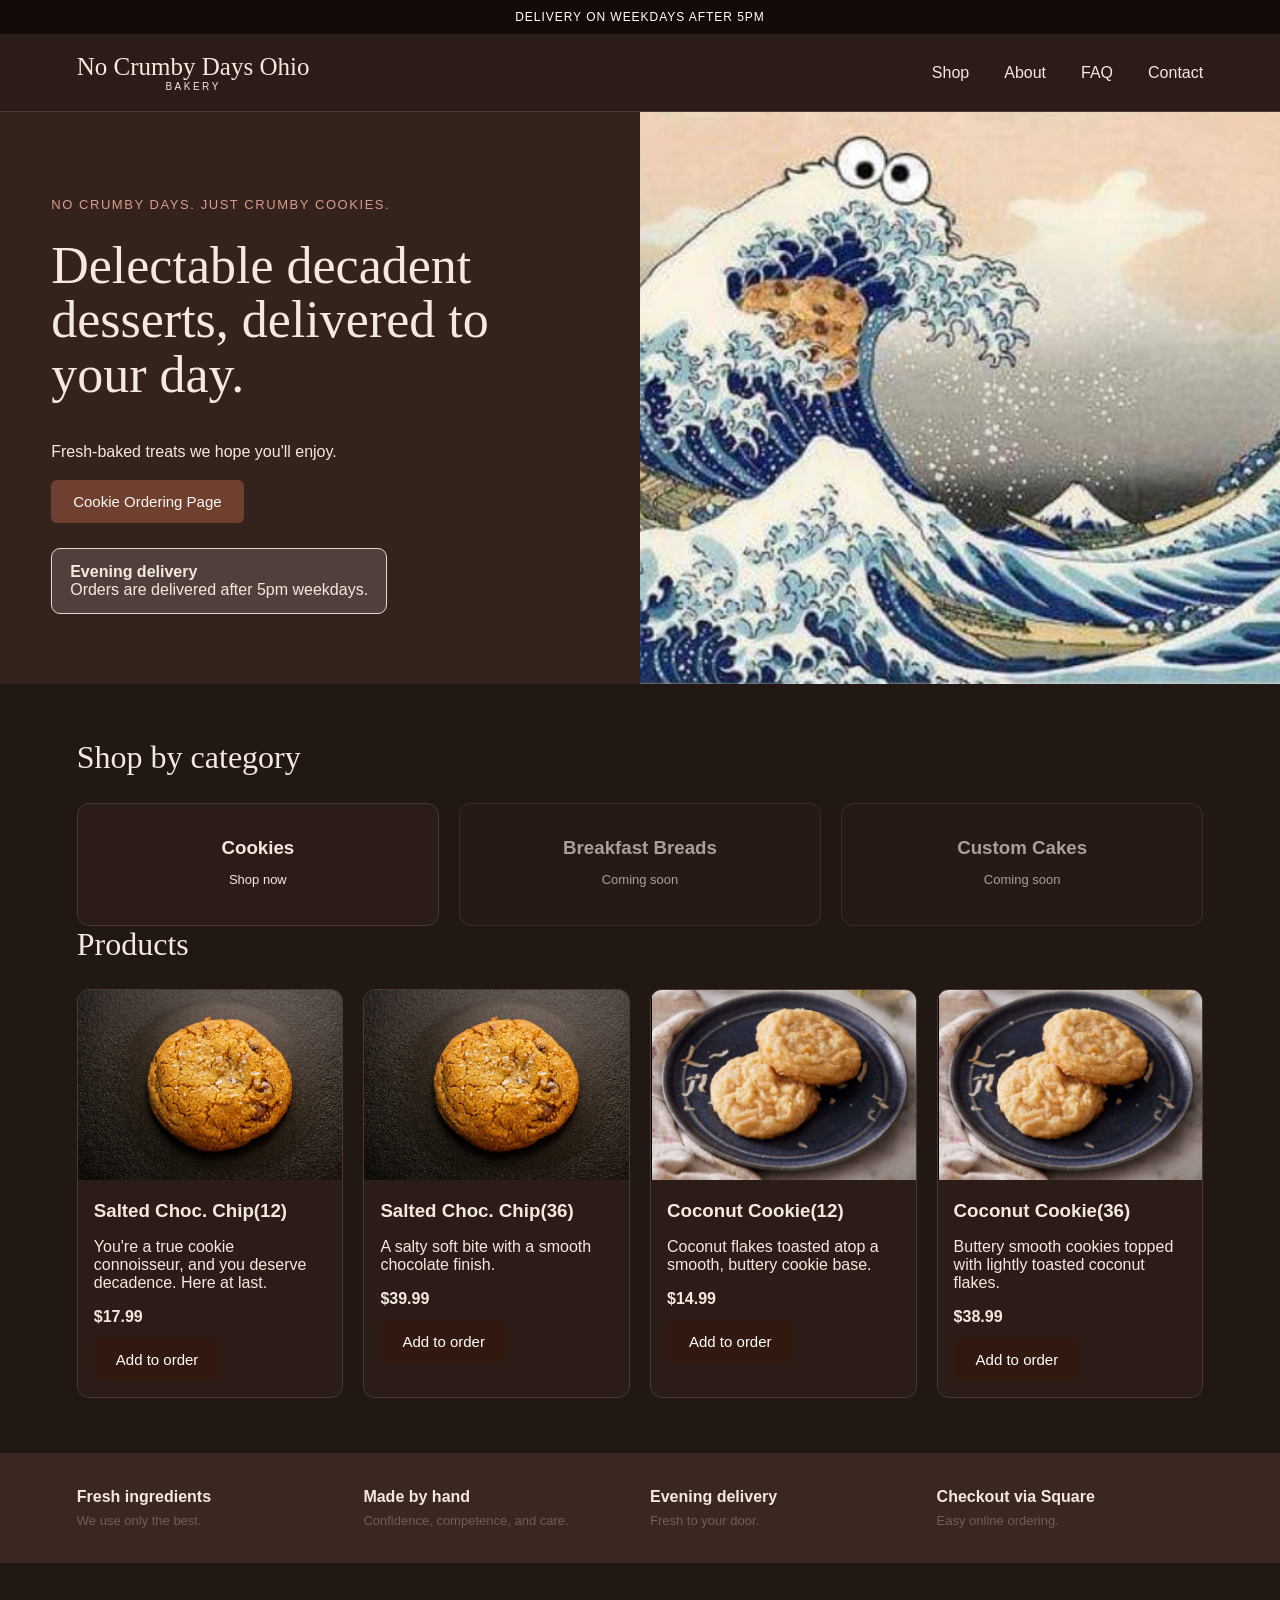
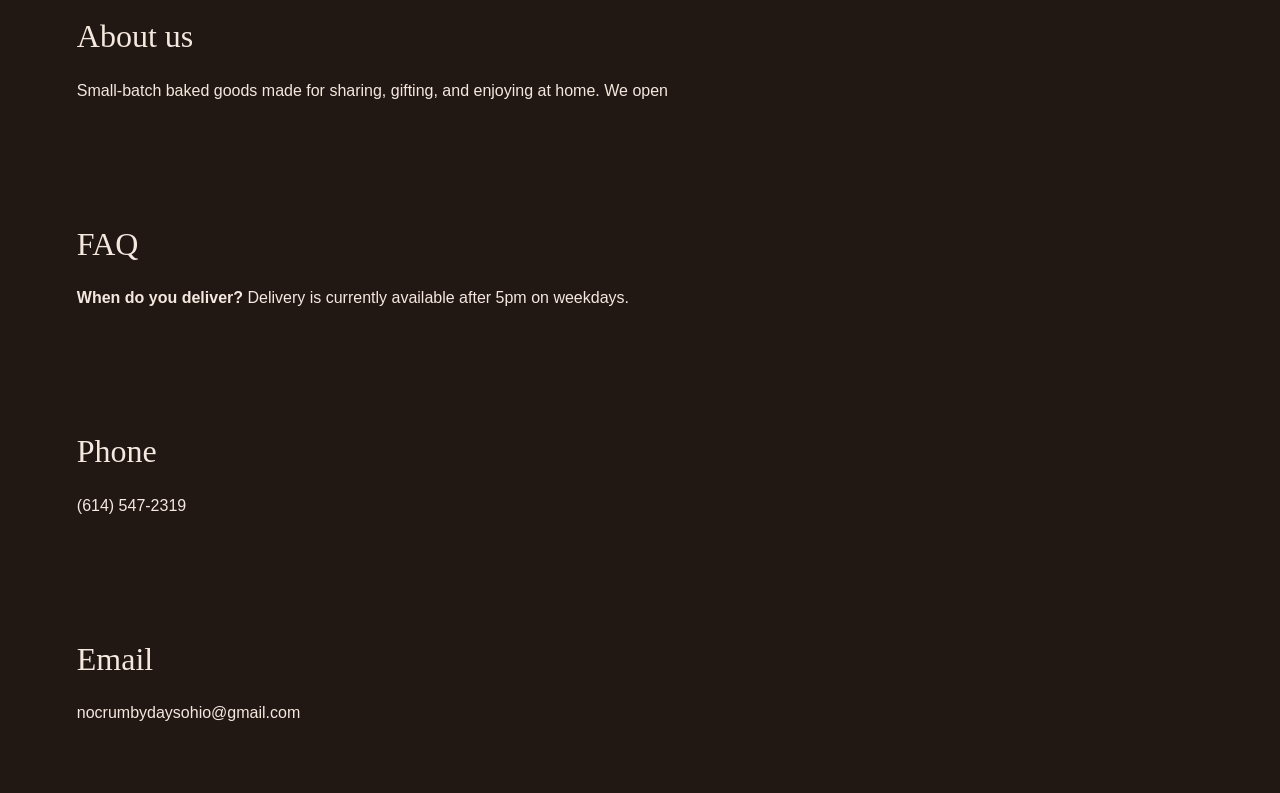
==== index.html @ 6d3c3c6a "Changed buy link to Square Cashapp links" ====
<!doctype html>
<html lang="en">
<head>
  <meta charset="utf-8">
  <meta name="viewport" content="width=device-width, initial-scale=1">
  <title>No Crumby Days, Just Crumby Cookies</title>
  <link rel="stylesheet" href="styles.css">
</head>
<body>
  <div class="topbar">Delivery on weekdays after 5pm</div>
  <header>
    <a class="logo" href="#">No Crumby Days Ohio <span>BAKERY</span></a>
    <nav><a href="#shop">Shop</a><a href="#about">About</a><a href="#faq">FAQ</a><a href="#contact">Contact</a></nav>
    <!-- 
    <button class="cart-button" onclick="openCart()">Cart (<span id="cartCount">0</span>)</button>
    -->
  </header>

  <main>
    <section class="hero">
      <div>
        <p class="eyebrow">No crumby days. Just crumby cookies.</p>
        <h1>Delectable decadent desserts, delivered to your day.</h1>
        <p>Fresh-baked treats we hope you'll enjoy.</p>
        <!--<a class="button" href="#shop">Shop cookies</a>-->
        <a class="button" href="https://cash.app/$nocrumbydayscbus">Cookie Ordering Page</a>
        <div class="notice"><strong>Evening delivery</strong><br>Orders are delivered after 5pm weekdays.</div>
      </div>
      <img src="assets/Seaisforcookie.png" alt="oops no image">
    </section>

    <section class="section" id="shop">
      <h2>Shop by category</h2>
      <div id="categories" class="categories"></div>
      <h2>Products</h2>
      <div id="products" class="products"></div>
    </section>

    <section class="features">
      <div><strong>Fresh ingredients</strong><span>We use only the best.</span></div>
      <div><strong>Made by hand</strong><span>Confidence, competence, and care.</span></div>
      <div><strong>Evening delivery</strong><span>Fresh to your door.</span></div>
      <div><strong>Checkout via Square</strong><span>Easy online ordering.</span></div>
    </section>

    <section class="section" id="about"><h2>About us</h2><p>Small-batch baked goods made for sharing, gifting, and enjoying at home. We open </p></section>
    <section class="section" id="faq"><h2>FAQ</h2><p><strong>When do you deliver?</strong> Delivery is currently available after 5pm on weekdays.</p></section>
    <section class="section" id="phone"><h2>Phone</h2><p>(614) 547-2319</p></section>
    <section class="section" id="email"><h2>Email</h2><p>nocrumbydaysohio@gmail.com</p></section>
  </main>
<!-- 
  <aside id="cart" class="cart" aria-label="Shopping cart">
    <button class="close" onclick="closeCart()">×</button>
    <h2>Your order</h2>
    <div id="cartItems"></div>
    <div class="cart-total">Total: $<span id="cartTotal">0.00</span></div>
    <button class="button full" onclick="checkout()">Continue to checkout</button>
    <p class="small">Checkout is not ready yet, but we appreciate your interest!</p>
  </aside>
  <div id="overlay" class="overlay" onclick="closeCart()"></div>
-->
  <script src="products.js"></script>
  <script src="app.js"></script>
</body>
</html>
---- styles.css ----
* {
	box-sizing:border-box
}
body {
	margin:0;
	font-family:Arial,sans-serif;
	color:#2c1c17;
	background:#fffaf6
}
a {
	color:inherit;
	text-decoration:none
}
.topbar {
	background:#2c160f;
	color:#fff;
	padding:10px;
	text-align:center;
	text-transform:uppercase;
	font-size:12px;
	letter-spacing:.08em
}
header {
	height:78px;
	background:#fff;
	display:flex;
	align-items:center;
	justify-content:space-between;
	padding:0 6%;
	position:sticky;
	top:0;
	z-index:5;
	border-bottom:1px solid #eee
}
.logo {
	font-family:Georgia,serif;
	font-size:25px
}
.logo span {
	display:block;
	font:10px Arial;
	letter-spacing:.25em;
	text-align:center
}
nav {
	display:flex;
	gap:35px
}
button,.button {
	border:0;
	border-radius:6px;
	padding:13px 22px;
	background:#321910;
	color:#fff;
	cursor:pointer;
	font-size:15px
}
.cart-button {
	padding:10px 15px
}
.hero {
	display:grid;
	grid-template-columns:1fr 1fr;
	min-height:480px;
	background:#f7eee8
}
.hero>div {
	padding:70px 8%;
	display:flex;
	flex-direction:column;
	align-items:flex-start;
	justify-content:center
}
.hero img {
	width:100%;
	height:100%;
	min-height:480px;
	object-fit:cover
}
.eyebrow {
	color:#bb756b;
	text-transform:uppercase;
	letter-spacing:.12em;
	font-size:13px
}
.hero h1 {
	font:52px/1.05 Georgia,serif;
	margin:10px 0 20px;
	max-width:600px
}
.hero p {
	max-width:520px;
	line-height:1.6
}
.notice {
	margin-top:25px;
	border:1px solid #e5d7d0;
	border-radius:9px;
	padding:14px 18px;
	background:#fff2
}
.section {
	padding:55px 6%
}
.section h2 {
	font:32px Georgia,serif;
	margin-top:0
}
.categories,.products {
	display:grid;
	grid-template-columns:repeat(auto-fit,minmax(210px,1fr));
	gap:20px
}
.category,.product {
	background:#fff;
	border:1px solid #eadfd9;
	border-radius:12px;
	overflow:hidden
}
.category {
	padding:25px;
	text-align:center
}
.category.coming {
	opacity:.65
}
.category h3 {
	margin:8px 0
}
.category p {
	font-size:13px
}
.product img {
	width:100%;
	height:190px;
	object-fit:cover
}
.product-body {
	padding:16px
}
.product h3 {
	margin:0 0 8px
}
.price {
	font-weight:bold;
	margin-bottom:12px
}
.features {
	display:grid;
	grid-template-columns:repeat(4,1fr);
	gap:20px;
	padding:35px 6%;
	background:#f8eee9
}
.features div {
	display:flex;
	flex-direction:column;
	gap:7px
}
.features span,.small {
	font-size:13px;
	color:#725e57
}
.cart {
	position:fixed;
	right:-420px;
	top:0;
	width:400px;
	max-width:90%;
	height:100vh;
	background:#725e57;
	z-index:10;
	padding:30px;
	transition:.25s;
	box-shadow:-10px 0 30px #0002;
	overflow:auto
}
.cart.open {
	right:0
}
.overlay {
	display:none;
	position:fixed;
	inset:0;
	background:#0006;
	z-index:9
}
.overlay.open {
	display:block
}
.close {
	float:right;
	background:none;
	color:#321910;
	font-size:30px;
	padding:0
}
.cart-row {
	display:flex;
	gap:12px;
	padding:15px 0;
	border-bottom:1px solid #eee
}
.cart-row img {
	width:65px;
	height:65px;
	object-fit:cover;
	border-radius:6px
}
.cart-total {
	font-size:20px;
	font-weight:bold;
	padding:22px 0
}
.full {
	width:100%
}
@media(max-width:800px) {
	nav {
		display:none
	}
	.hero {
		grid-template-columns:1fr
	}
	.hero img {
		min-height:280px
	}
	.hero h1 {
		font-size:40px
	}
	.features {
		grid-template-columns:1fr 1fr
	}
}
 body {
	 background: #211713;
	 color: #f5e8df;
}
 header {
	 background: #2b1c18;
	 border-bottom: 1px solid #4b3831;
}
 .hero {
	 background: #34231d;
}
 .features {
	 background: #3a2721;
}
 .product, .category {
	 background: #2b1c18;
	 border-color: #4b3831;
}
 .button, .cart-button {
	 background: #6f4030;
	 color: #fff7f2;
}
 .eyebrow {
	 color: #d99a8d;
}
 .small {
	 color: #c4aaa0;
}
 .topbar {
	 background: #140b08;
}
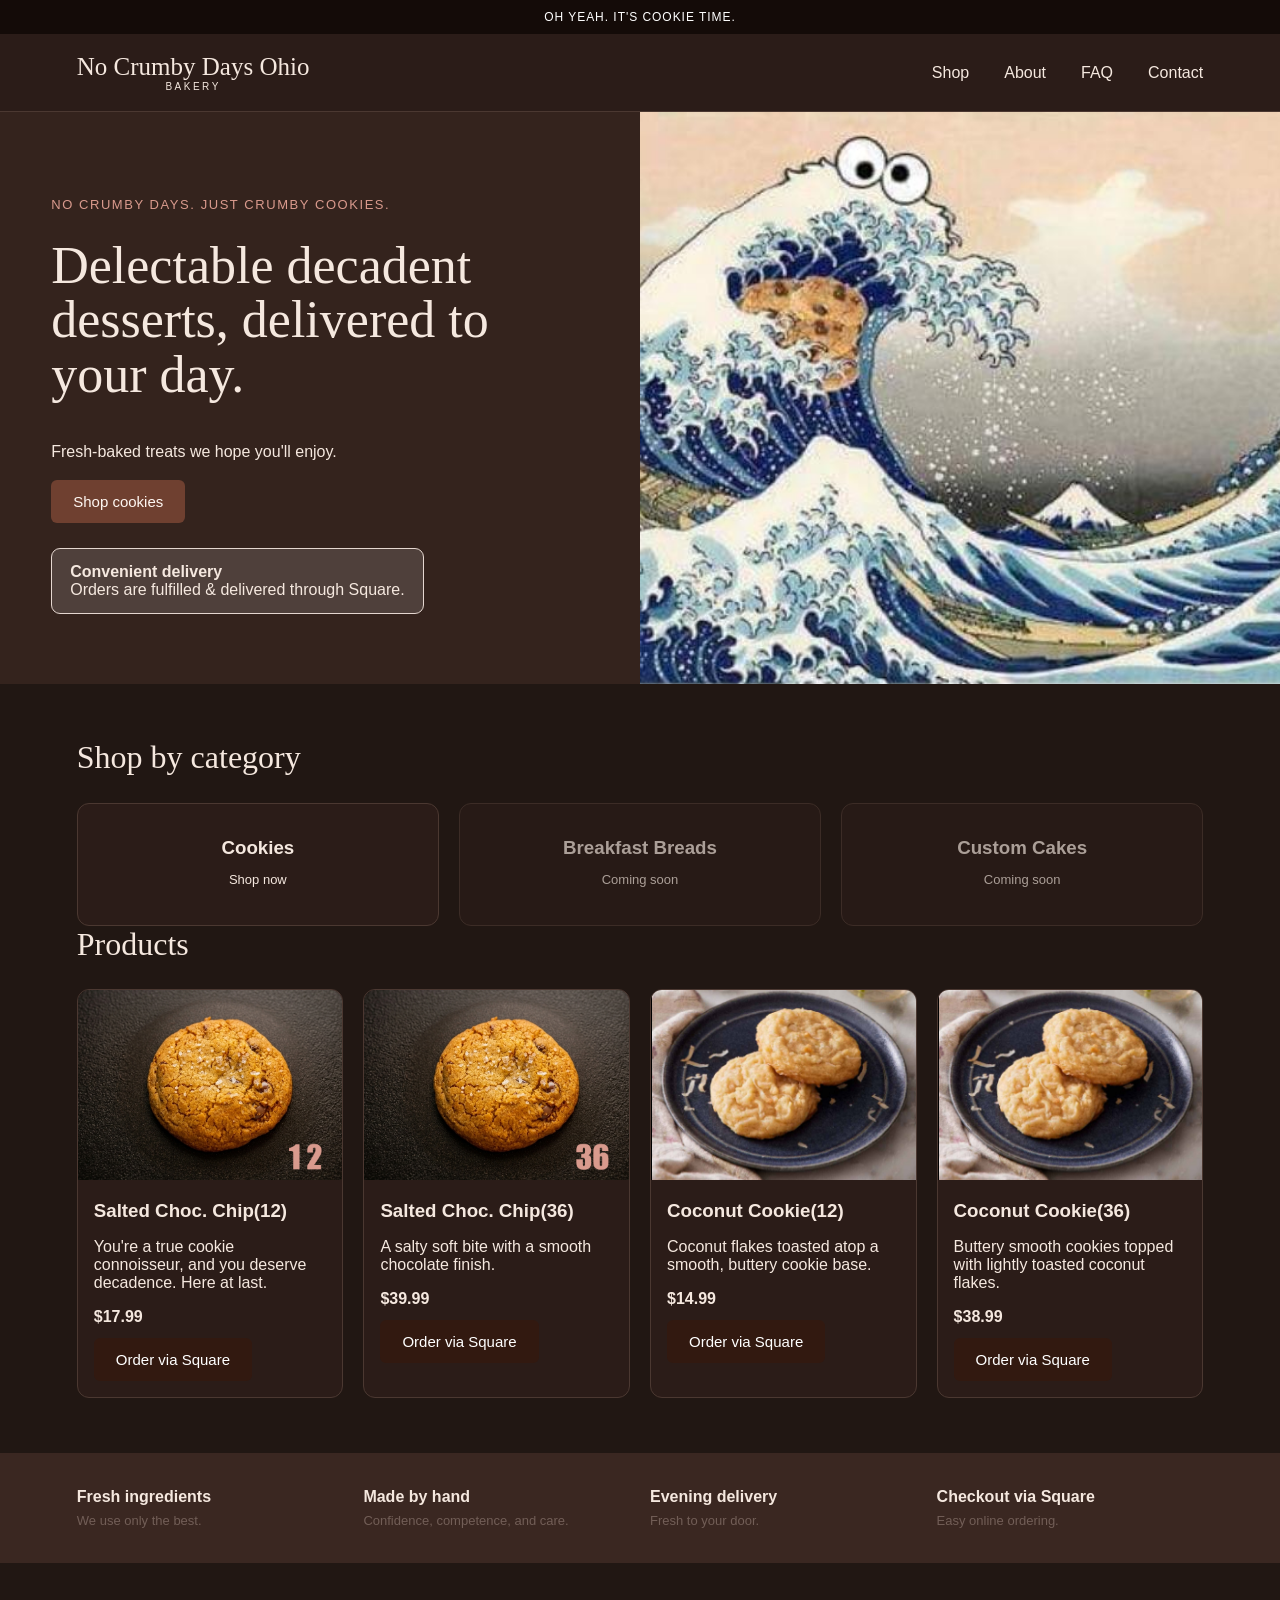
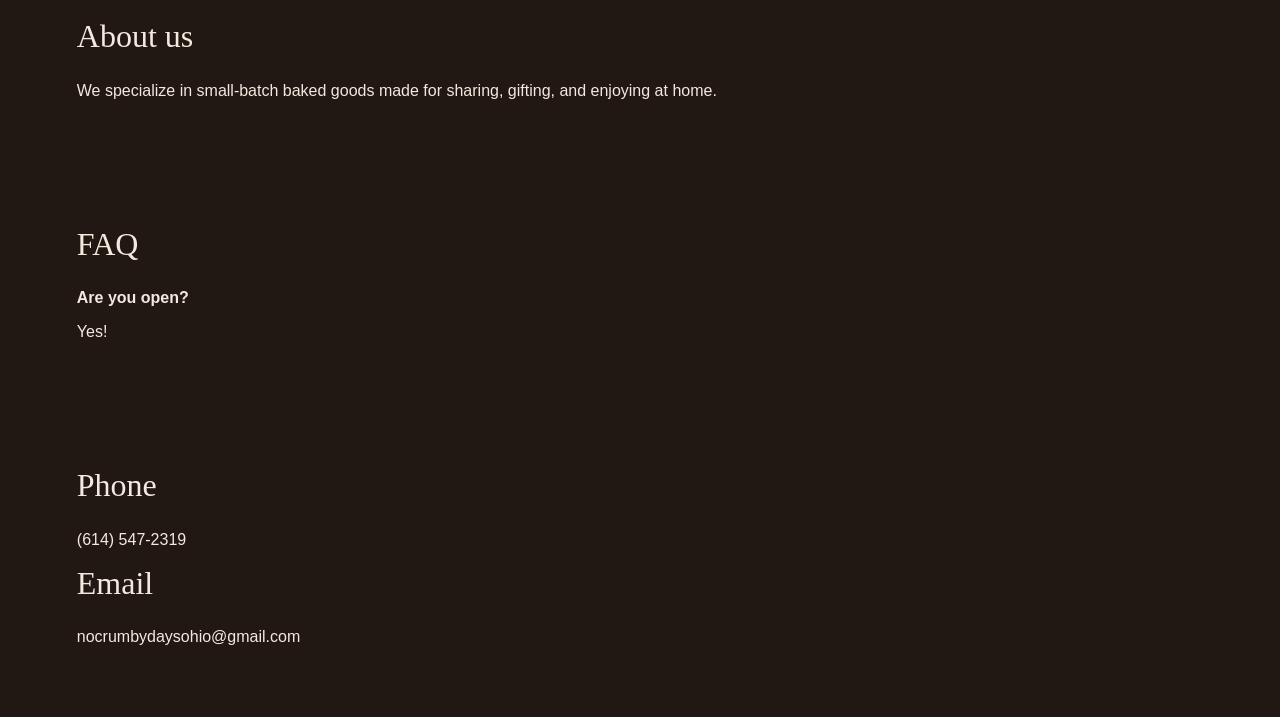
==== commit 3704c65d: "Changed buy link to Square Cashapp links" ====
--- a/index.html
+++ b/index.html
@@ -7,7 +7,7 @@
   <link rel="stylesheet" href="styles.css">
 </head>
 <body>
-  <div class="topbar">Delivery on weekdays after 5pm</div>
+  <div class="topbar">Oh yeah. It's cookie time.</div>
   <header>
     <a class="logo" href="#">No Crumby Days Ohio <span>BAKERY</span></a>
     <nav><a href="#shop">Shop</a><a href="#about">About</a><a href="#faq">FAQ</a><a href="#contact">Contact</a></nav>
@@ -22,9 +22,9 @@
         <p class="eyebrow">No crumby days. Just crumby cookies.</p>
         <h1>Delectable decadent desserts, delivered to your day.</h1>
         <p>Fresh-baked treats we hope you'll enjoy.</p>
-        <!--<a class="button" href="#shop">Shop cookies</a>-->
-        <a class="button" href="https://cash.app/$nocrumbydayscbus">Cookie Ordering Page</a>
-        <div class="notice"><strong>Evening delivery</strong><br>Orders are delivered after 5pm weekdays.</div>
+        <a class="button" href="#shop">Shop cookies</a>
+        <!--<a class="button" href="https://cash.app/$nocrumbydayscbus">Cookie Ordering Page</a>-->
+        <div class="notice"><strong>Convenient delivery</strong><br>Orders are fulfilled & delivered through Square.</div>
       </div>
       <img src="assets/Seaisforcookie.png" alt="oops no image">
     </section>
@@ -43,10 +43,10 @@
       <div><strong>Checkout via Square</strong><span>Easy online ordering.</span></div>
     </section>
 
-    <section class="section" id="about"><h2>About us</h2><p>Small-batch baked goods made for sharing, gifting, and enjoying at home. We open </p></section>
-    <section class="section" id="faq"><h2>FAQ</h2><p><strong>When do you deliver?</strong> Delivery is currently available after 5pm on weekdays.</p></section>
-    <section class="section" id="phone"><h2>Phone</h2><p>(614) 547-2319</p></section>
-    <section class="section" id="email"><h2>Email</h2><p>nocrumbydaysohio@gmail.com</p></section>
+    <section class="section" id="about"><h2>About us</h2><p>We specialize in small-batch baked goods made for sharing, gifting, and enjoying at home. </p></section>
+    <section class="section" id="faq"><h2>FAQ</h2><p><strong>Are you open?</strong><p>Yes!</p></section>
+    <section class="section" id="phone"><h2>Phone</h2><p>(614) 547-2319</p><h2>Email</h2><p>nocrumbydaysohio@gmail.com</p></section>
+    <!--<section class="section" id="email"><h2>Email</h2><p>nocrumbydaysohio@gmail.com</p></section>-->
   </main>
 <!-- 
   <aside id="cart" class="cart" aria-label="Shopping cart">
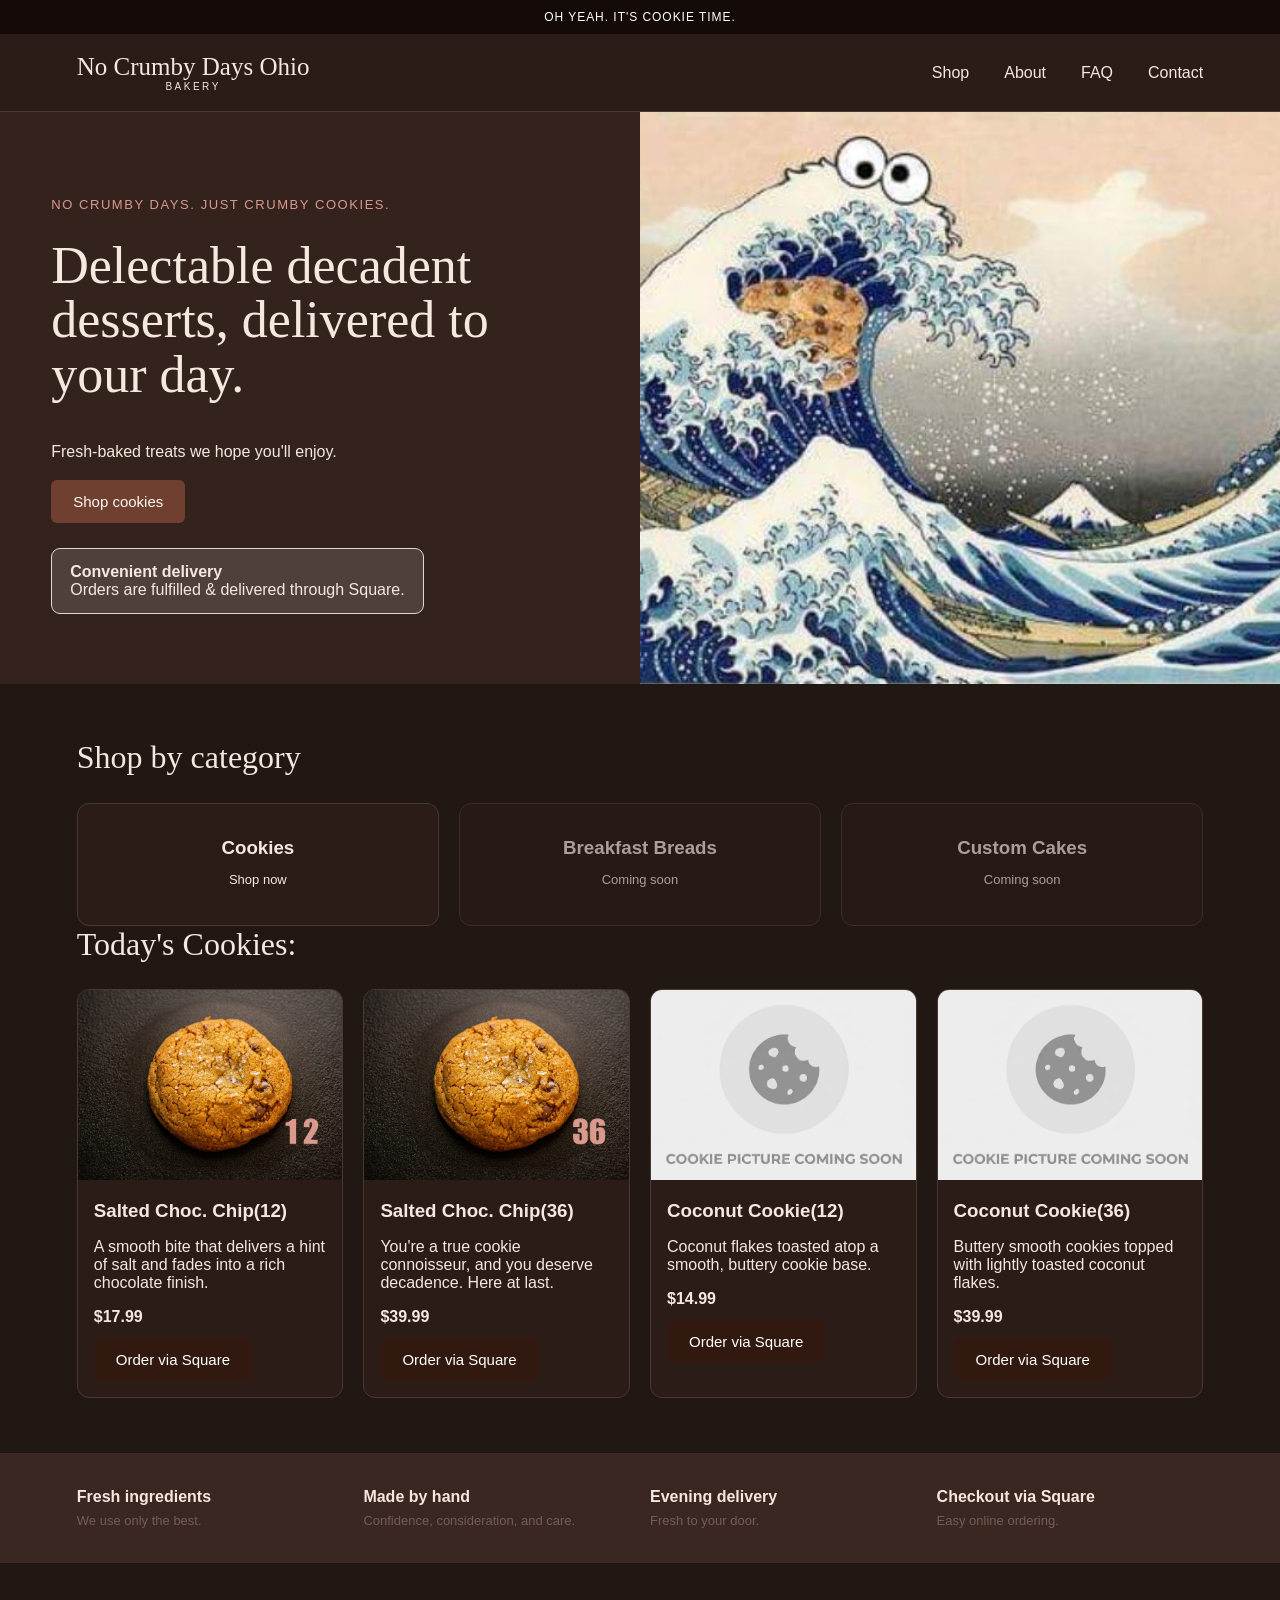
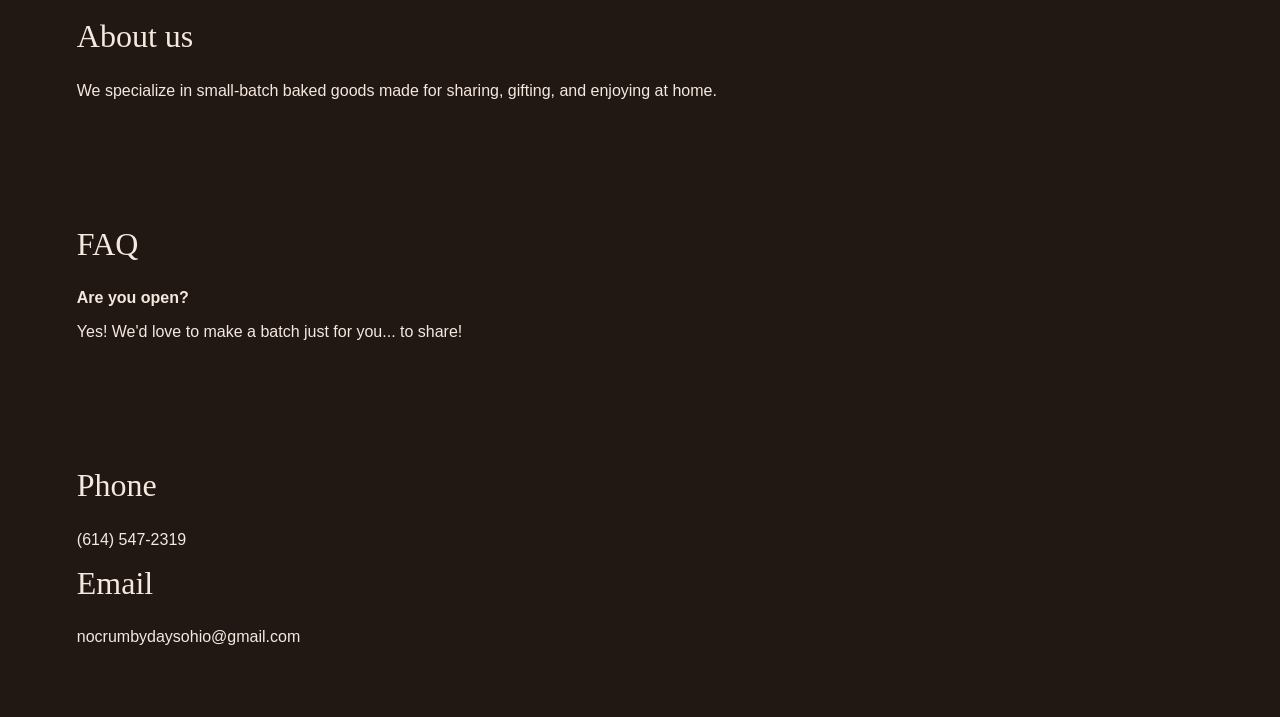
==== commit c7ad5233: "INITIAL Order system implemented. Updated images. Some use placeholder and need replaced when availa" ====
--- a/index.html
+++ b/index.html
@@ -32,20 +32,20 @@
     <section class="section" id="shop">
       <h2>Shop by category</h2>
       <div id="categories" class="categories"></div>
-      <h2>Products</h2>
+      <h2>Today's Cookies:</h2>
       <div id="products" class="products"></div>
     </section>
 
     <section class="features">
       <div><strong>Fresh ingredients</strong><span>We use only the best.</span></div>
-      <div><strong>Made by hand</strong><span>Confidence, competence, and care.</span></div>
+      <div><strong>Made by hand</strong><span>Confidence, consideration, and care.</span></div>
       <div><strong>Evening delivery</strong><span>Fresh to your door.</span></div>
       <div><strong>Checkout via Square</strong><span>Easy online ordering.</span></div>
     </section>
 
     <section class="section" id="about"><h2>About us</h2><p>We specialize in small-batch baked goods made for sharing, gifting, and enjoying at home. </p></section>
-    <section class="section" id="faq"><h2>FAQ</h2><p><strong>Are you open?</strong><p>Yes!</p></section>
-    <section class="section" id="phone"><h2>Phone</h2><p>(614) 547-2319</p><h2>Email</h2><p>nocrumbydaysohio@gmail.com</p></section>
+    <section class="section" id="faq"><h2>FAQ</h2><p><strong>Are you open?</strong><p>Yes! We'd love to make a batch just for you... to share!</p></section>
+    <section class="section" id="contact"><h2>Phone</h2><p>(614) 547-2319</p><h2>Email</h2><p>nocrumbydaysohio@gmail.com</p></section>
     <!--<section class="section" id="email"><h2>Email</h2><p>nocrumbydaysohio@gmail.com</p></section>-->
   </main>
 <!-- 
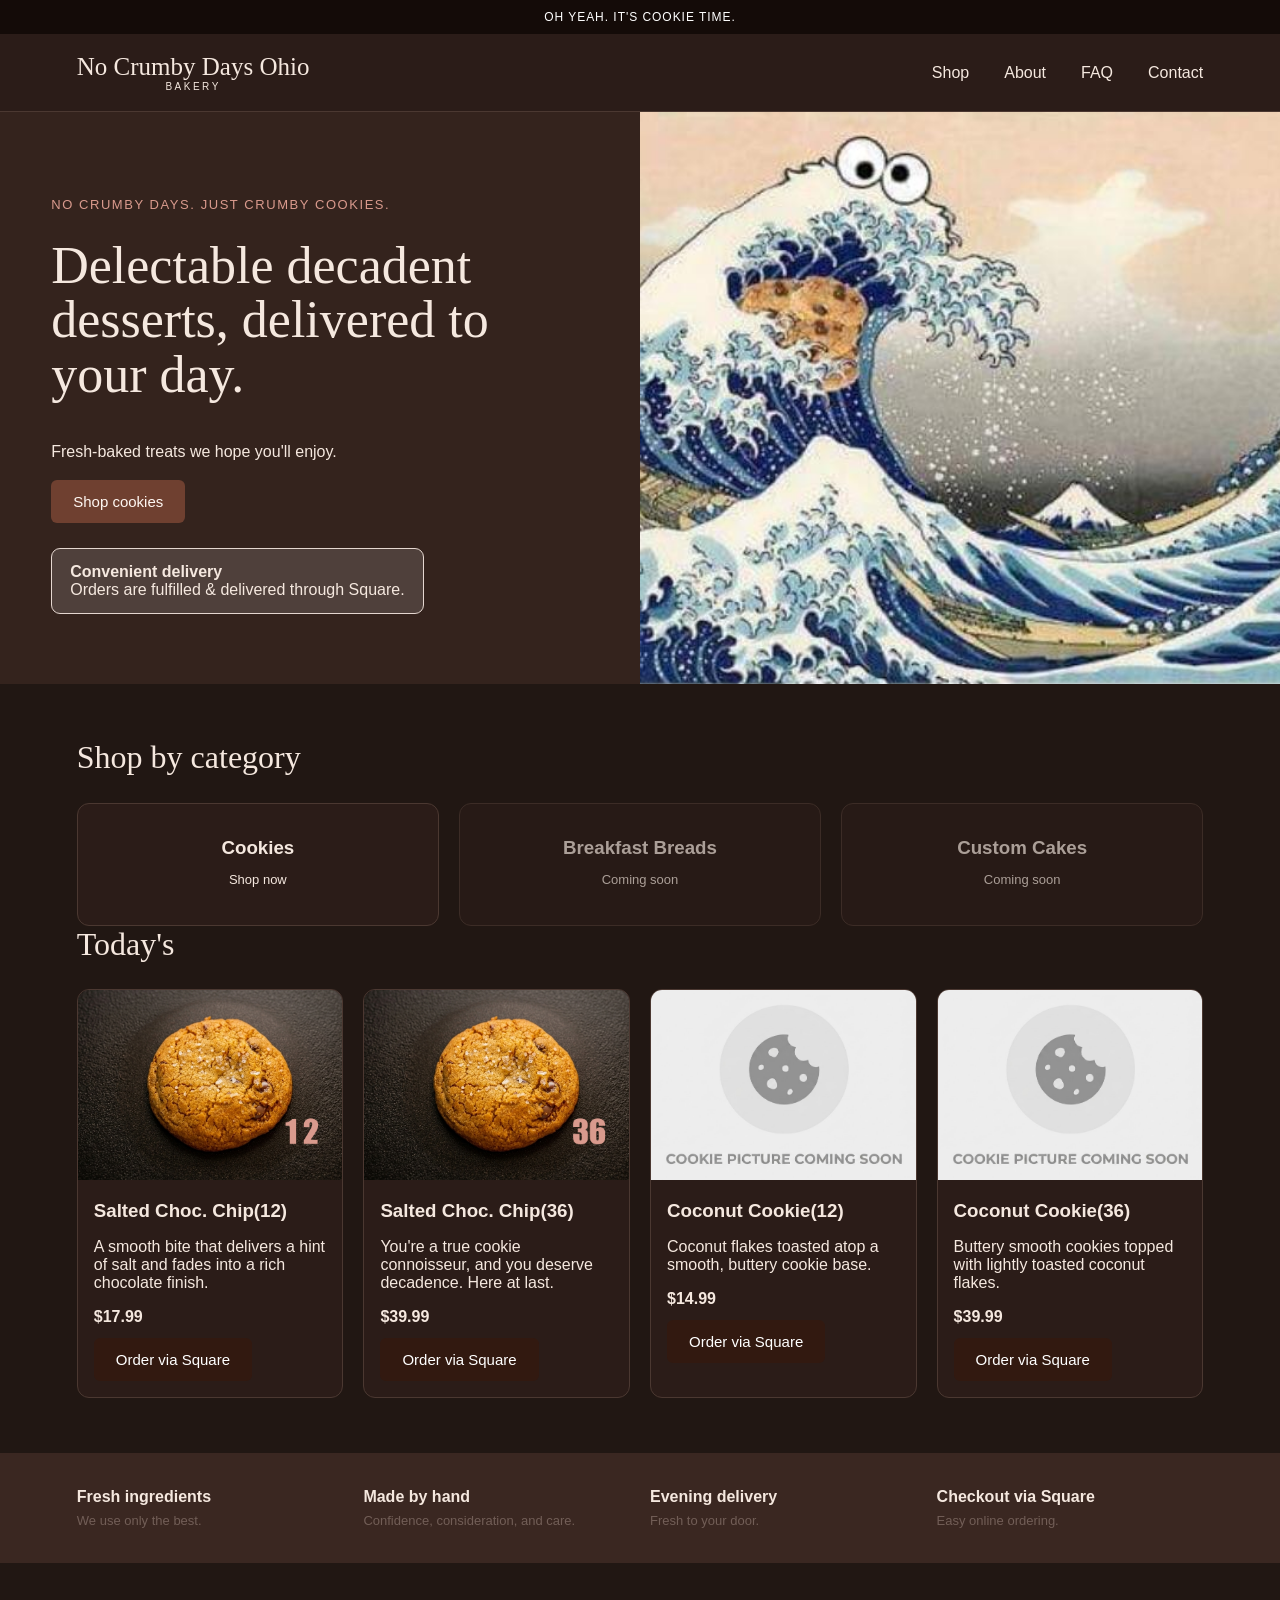
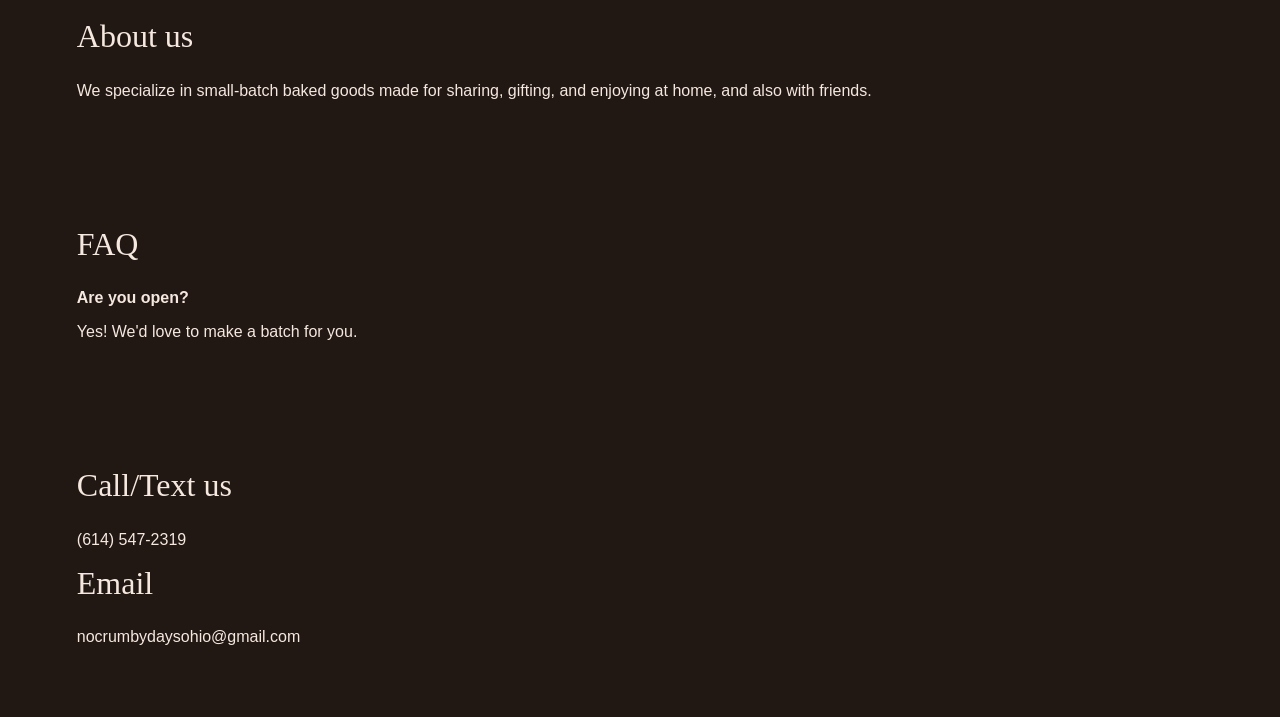
==== commit e67b17a6: "Square checkout site link implemented. Cannot use square checkout links for food delivery." ====
--- a/index.html
+++ b/index.html
@@ -32,7 +32,7 @@
     <section class="section" id="shop">
       <h2>Shop by category</h2>
       <div id="categories" class="categories"></div>
-      <h2>Today's Cookies:</h2>
+      <h2>Today's</h2>
       <div id="products" class="products"></div>
     </section>
 
@@ -43,9 +43,9 @@
       <div><strong>Checkout via Square</strong><span>Easy online ordering.</span></div>
     </section>
 
-    <section class="section" id="about"><h2>About us</h2><p>We specialize in small-batch baked goods made for sharing, gifting, and enjoying at home. </p></section>
-    <section class="section" id="faq"><h2>FAQ</h2><p><strong>Are you open?</strong><p>Yes! We'd love to make a batch just for you... to share!</p></section>
-    <section class="section" id="contact"><h2>Phone</h2><p>(614) 547-2319</p><h2>Email</h2><p>nocrumbydaysohio@gmail.com</p></section>
+    <section class="section" id="about"><h2>About us</h2><p>We specialize in small-batch baked goods made for sharing, gifting, and enjoying at home, and also with friends. </p></section>
+    <section class="section" id="faq"><h2>FAQ</h2><p><strong>Are you open?</strong><p>Yes! We'd love to make a batch for you.</p></section>
+    <section class="section" id="contact"><h2>Call/Text us</h2><p>(614) 547-2319</p><h2>Email</h2><p>nocrumbydaysohio@gmail.com</p></section>
     <!--<section class="section" id="email"><h2>Email</h2><p>nocrumbydaysohio@gmail.com</p></section>-->
   </main>
 <!-- 
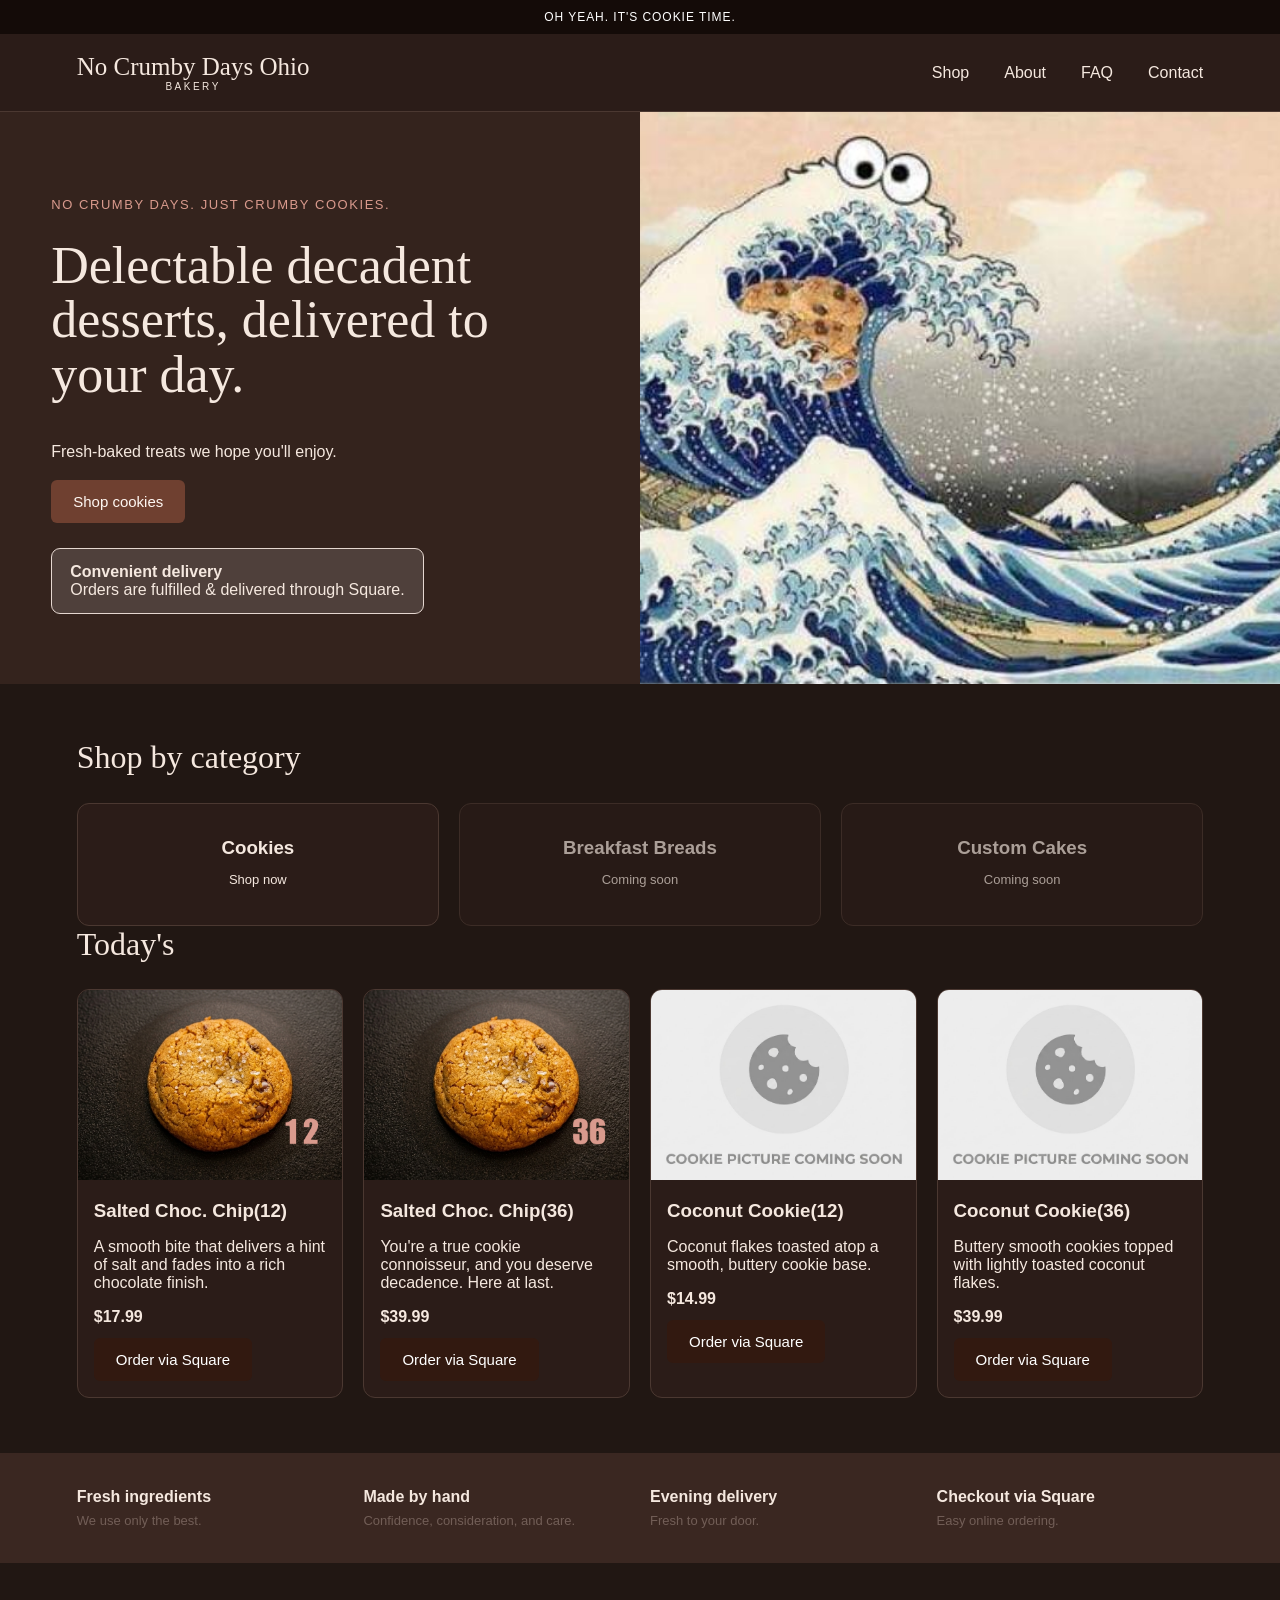
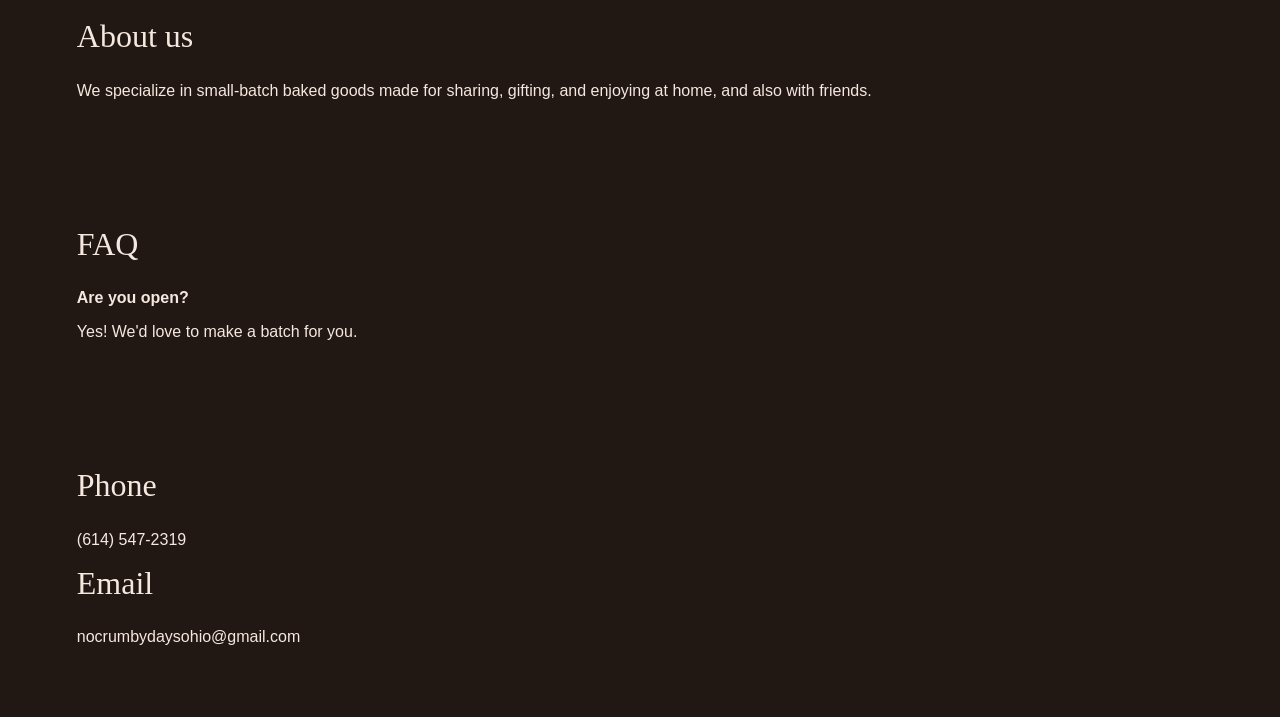
==== commit 80f8e898: "Minor typos fixed." ====
--- a/index.html
+++ b/index.html
@@ -45,7 +45,7 @@
 
     <section class="section" id="about"><h2>About us</h2><p>We specialize in small-batch baked goods made for sharing, gifting, and enjoying at home, and also with friends. </p></section>
     <section class="section" id="faq"><h2>FAQ</h2><p><strong>Are you open?</strong><p>Yes! We'd love to make a batch for you.</p></section>
-    <section class="section" id="contact"><h2>Call/Text us</h2><p>(614) 547-2319</p><h2>Email</h2><p>nocrumbydaysohio@gmail.com</p></section>
+    <section class="section" id="contact"><h2>Phone</h2><p>(614) 547-2319</p><h2>Email</h2><p>nocrumbydaysohio@gmail.com</p></section>
     <!--<section class="section" id="email"><h2>Email</h2><p>nocrumbydaysohio@gmail.com</p></section>-->
   </main>
 <!-- 
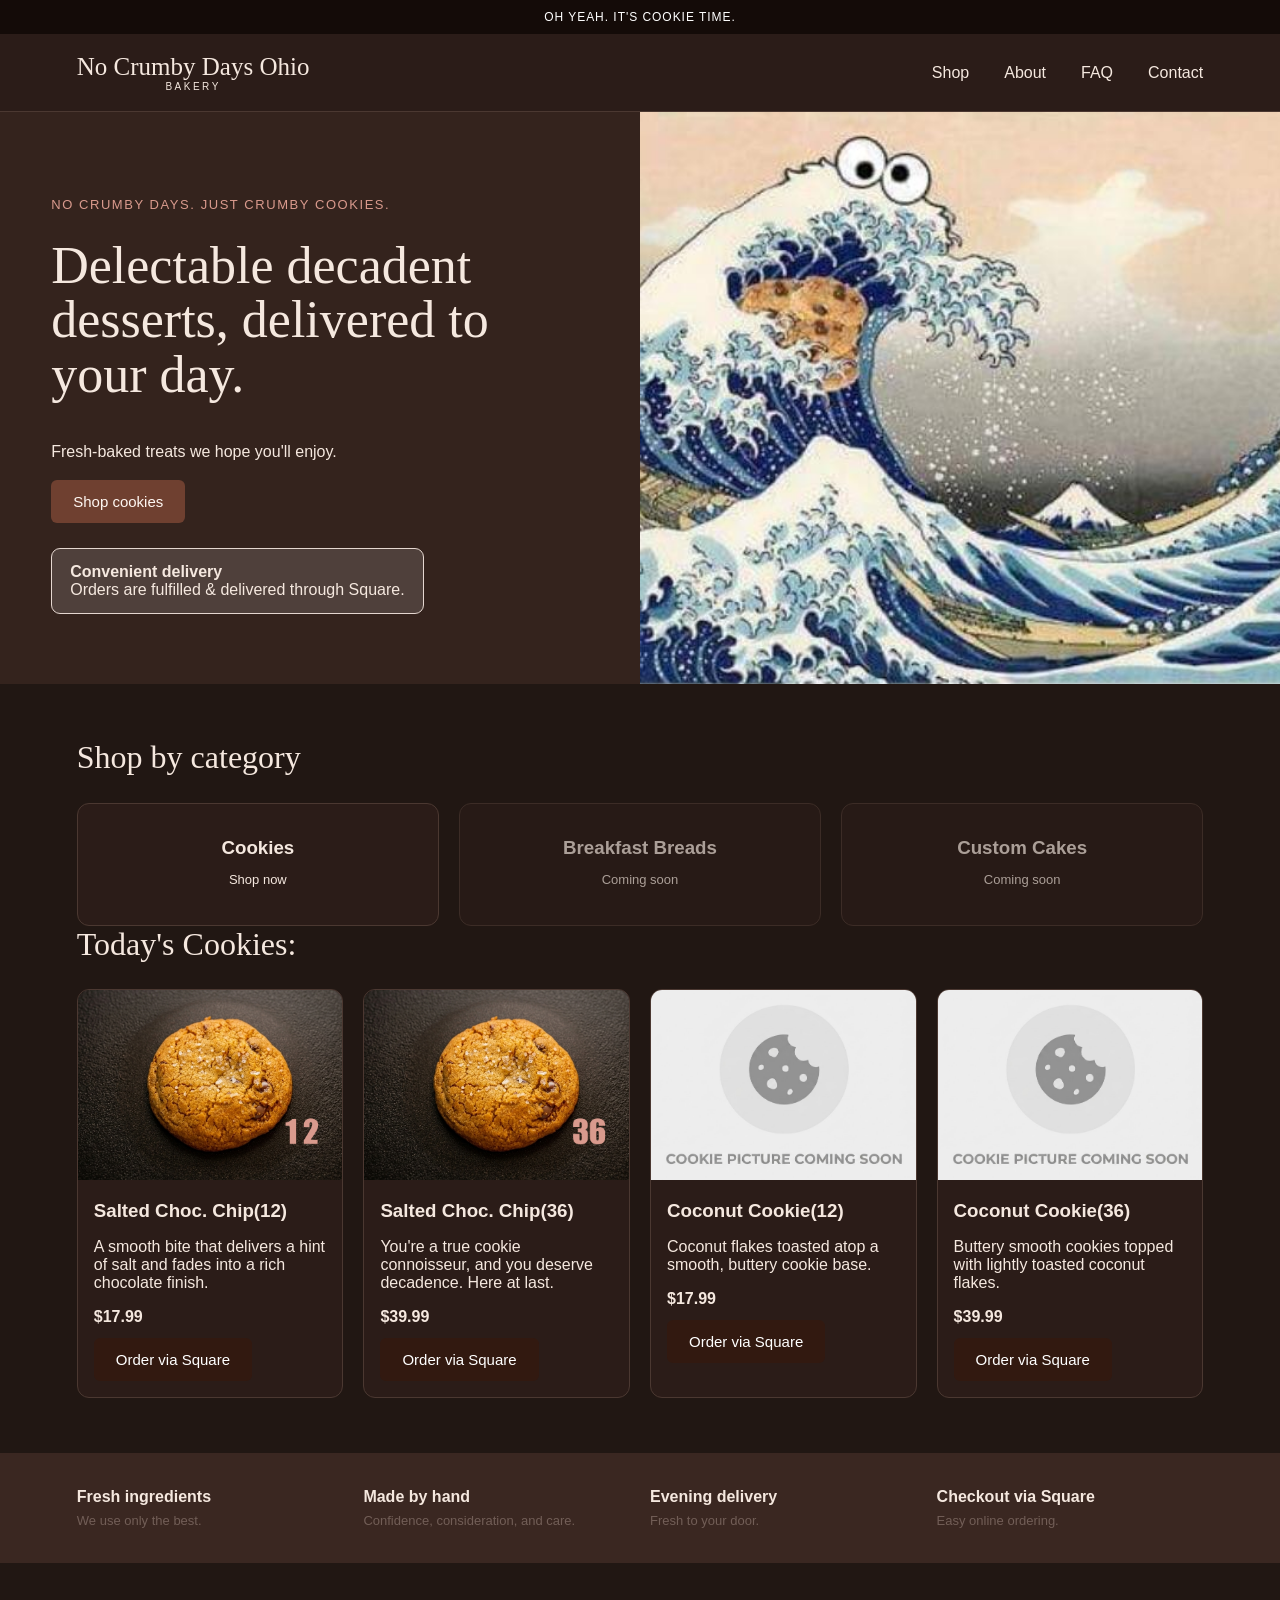
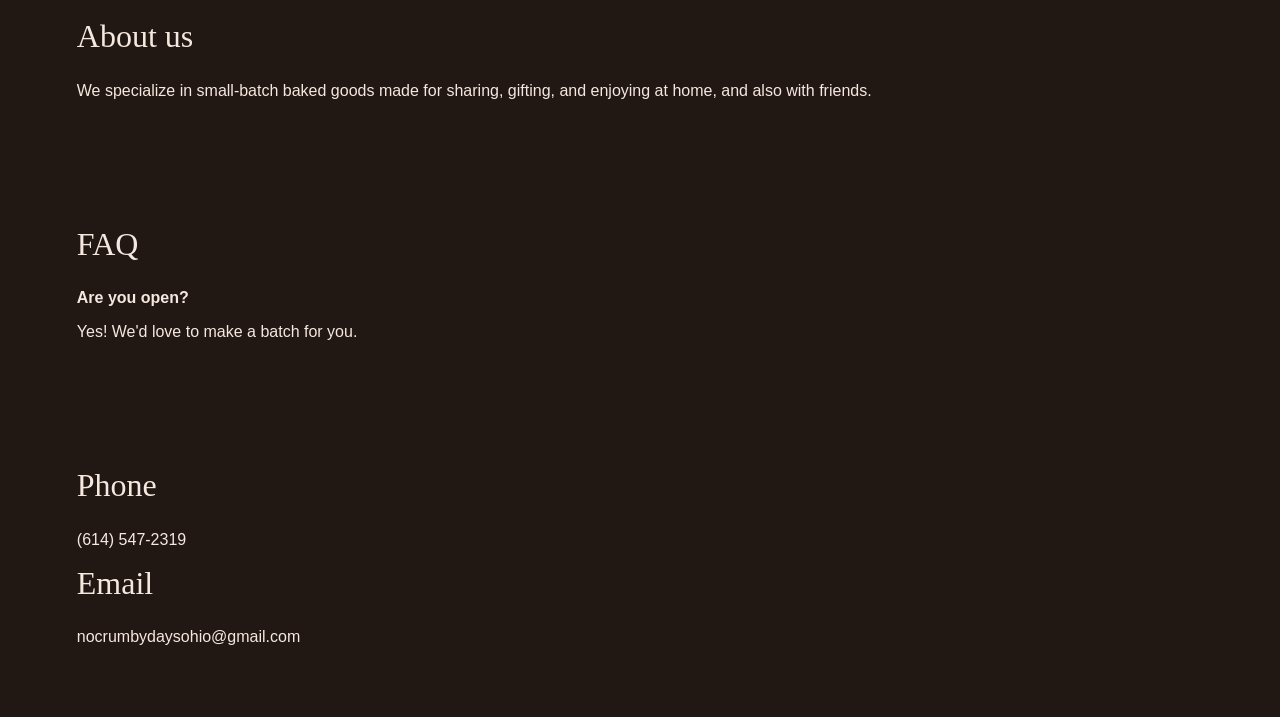
==== commit 335f9651: "Hyperlink corrected." ====
--- a/index.html
+++ b/index.html
@@ -32,7 +32,7 @@
     <section class="section" id="shop">
       <h2>Shop by category</h2>
       <div id="categories" class="categories"></div>
-      <h2>Today's</h2>
+      <h2>Today's Cookies:</h2>
       <div id="products" class="products"></div>
     </section>
 
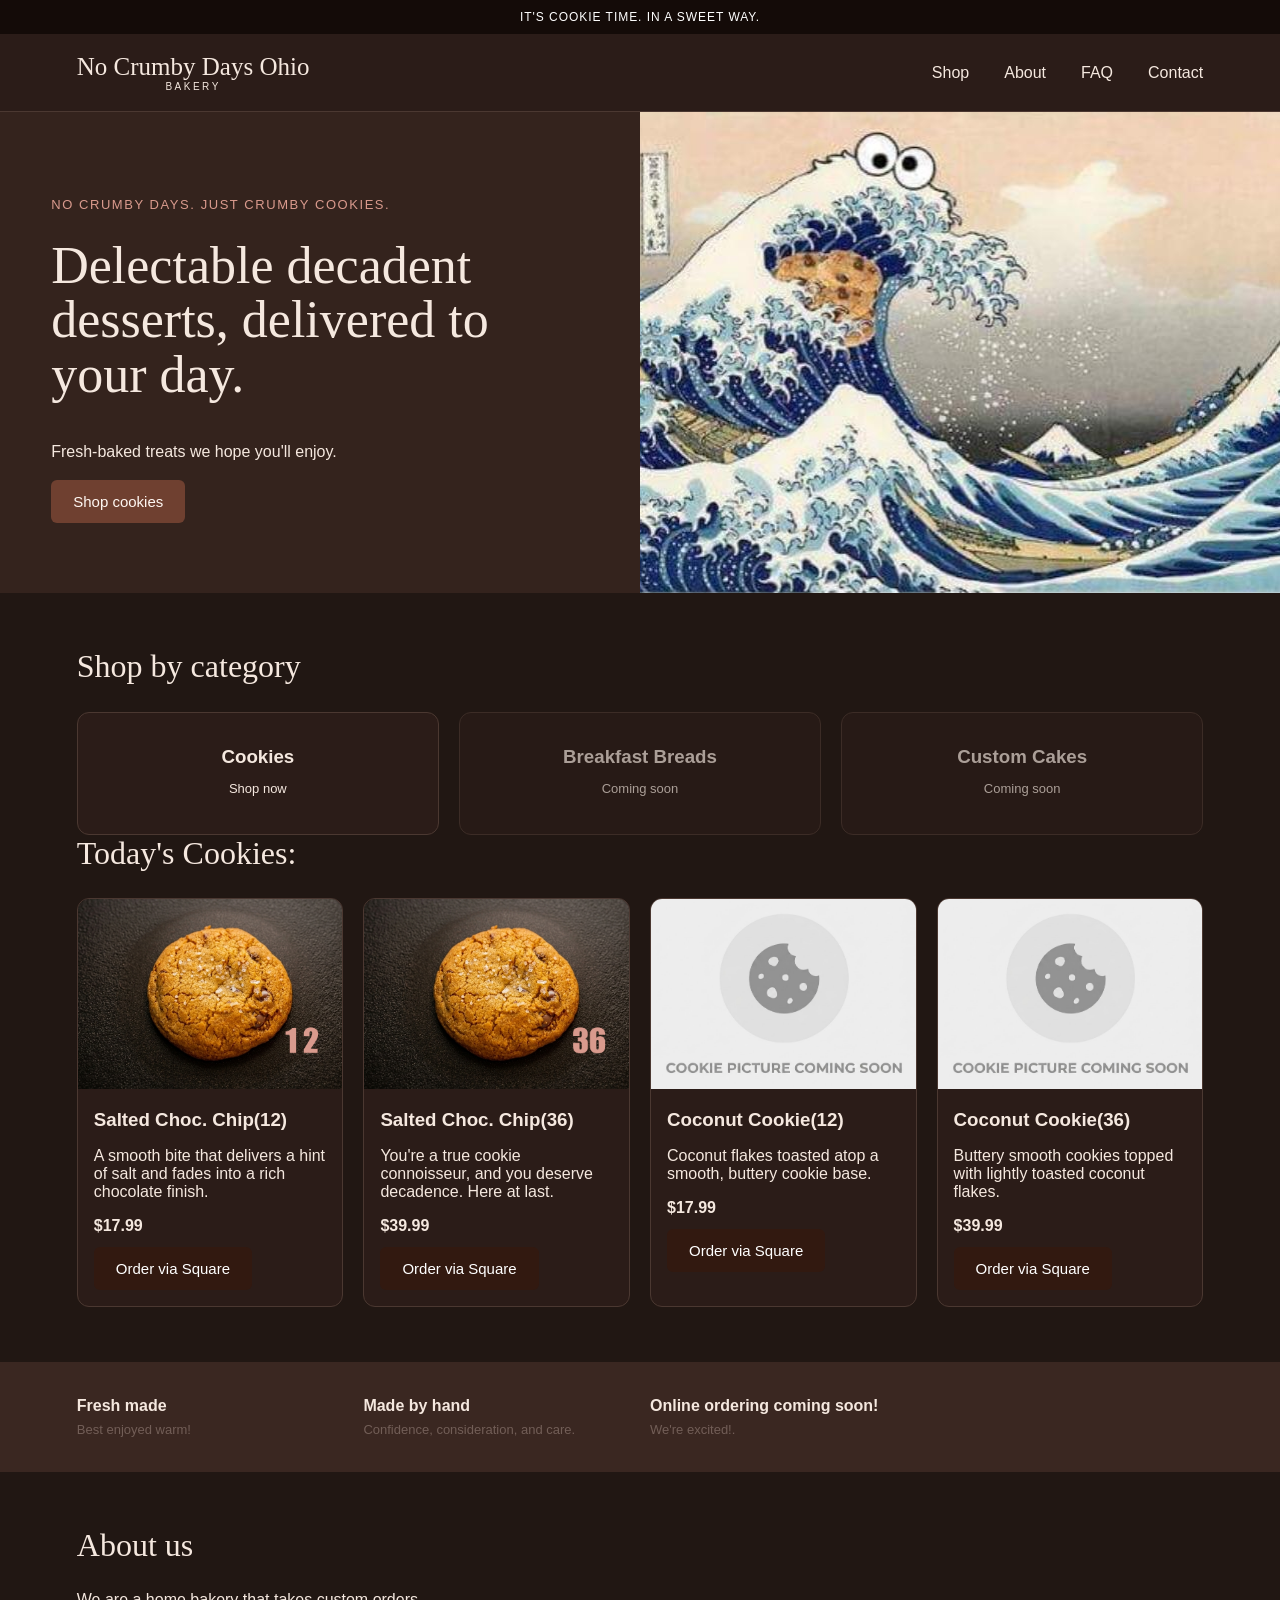
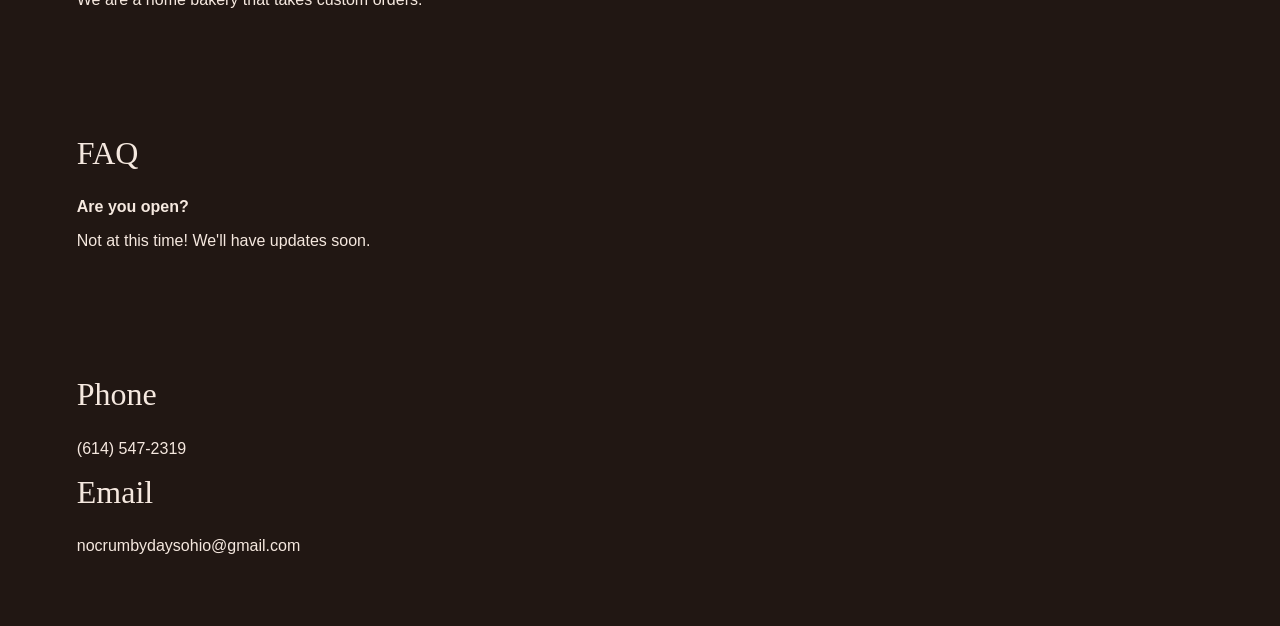
==== commit 526cb5f3: "denoting we are a call ahead bakery, removing shop links" ====
--- a/index.html
+++ b/index.html
@@ -7,7 +7,8 @@
   <link rel="stylesheet" href="styles.css">
 </head>
 <body>
-  <div class="topbar">Oh yeah. It's cookie time.</div>
+  <!-- Top top top -->
+  <div class="topbar">It's cookie time. In a sweet way.</div>
   <header>
     <a class="logo" href="#">No Crumby Days Ohio <span>BAKERY</span></a>
     <nav><a href="#shop">Shop</a><a href="#about">About</a><a href="#faq">FAQ</a><a href="#contact">Contact</a></nav>
@@ -15,7 +16,7 @@
     <button class="cart-button" onclick="openCart()">Cart (<span id="cartCount">0</span>)</button>
     -->
   </header>
-
+<!--<div> </div>-->
   <main>
     <section class="hero">
       <div>
@@ -24,7 +25,7 @@
         <p>Fresh-baked treats we hope you'll enjoy.</p>
         <a class="button" href="#shop">Shop cookies</a>
         <!--<a class="button" href="https://cash.app/$nocrumbydayscbus">Cookie Ordering Page</a>-->
-        <div class="notice"><strong>Convenient delivery</strong><br>Orders are fulfilled & delivered through Square.</div>
+        <!--<div><div class="notice"><strong>Convenient delivery</strong><br>Orders are fulfilled & delivered through Square.</div> </div>-->
       </div>
       <img src="assets/Seaisforcookie.png" alt="oops no image">
     </section>
@@ -37,14 +38,14 @@
     </section>
 
     <section class="features">
-      <div><strong>Fresh ingredients</strong><span>We use only the best.</span></div>
+      <div><strong>Fresh made</strong><span>Best enjoyed warm!</span></div>
       <div><strong>Made by hand</strong><span>Confidence, consideration, and care.</span></div>
-      <div><strong>Evening delivery</strong><span>Fresh to your door.</span></div>
-      <div><strong>Checkout via Square</strong><span>Easy online ordering.</span></div>
+      <div><strong>Online ordering coming soon!</strong><span>We're excited!.</span></div>
+      <!--<div><strong>Checkout via Square</strong><span>Easy online ordering.</span></div>-->
     </section>
 
-    <section class="section" id="about"><h2>About us</h2><p>We specialize in small-batch baked goods made for sharing, gifting, and enjoying at home, and also with friends. </p></section>
-    <section class="section" id="faq"><h2>FAQ</h2><p><strong>Are you open?</strong><p>Yes! We'd love to make a batch for you.</p></section>
+    <section class="section" id="about"><h2>About us</h2><p>We are a home bakery that takes custom orders. </p></section>
+    <section class="section" id="faq"><h2>FAQ</h2><p><strong>Are you open?</strong><p>Not at this time! We'll have updates soon.</p></section>
     <section class="section" id="contact"><h2>Phone</h2><p>(614) 547-2319</p><h2>Email</h2><p>nocrumbydaysohio@gmail.com</p></section>
     <!--<section class="section" id="email"><h2>Email</h2><p>nocrumbydaysohio@gmail.com</p></section>-->
   </main>
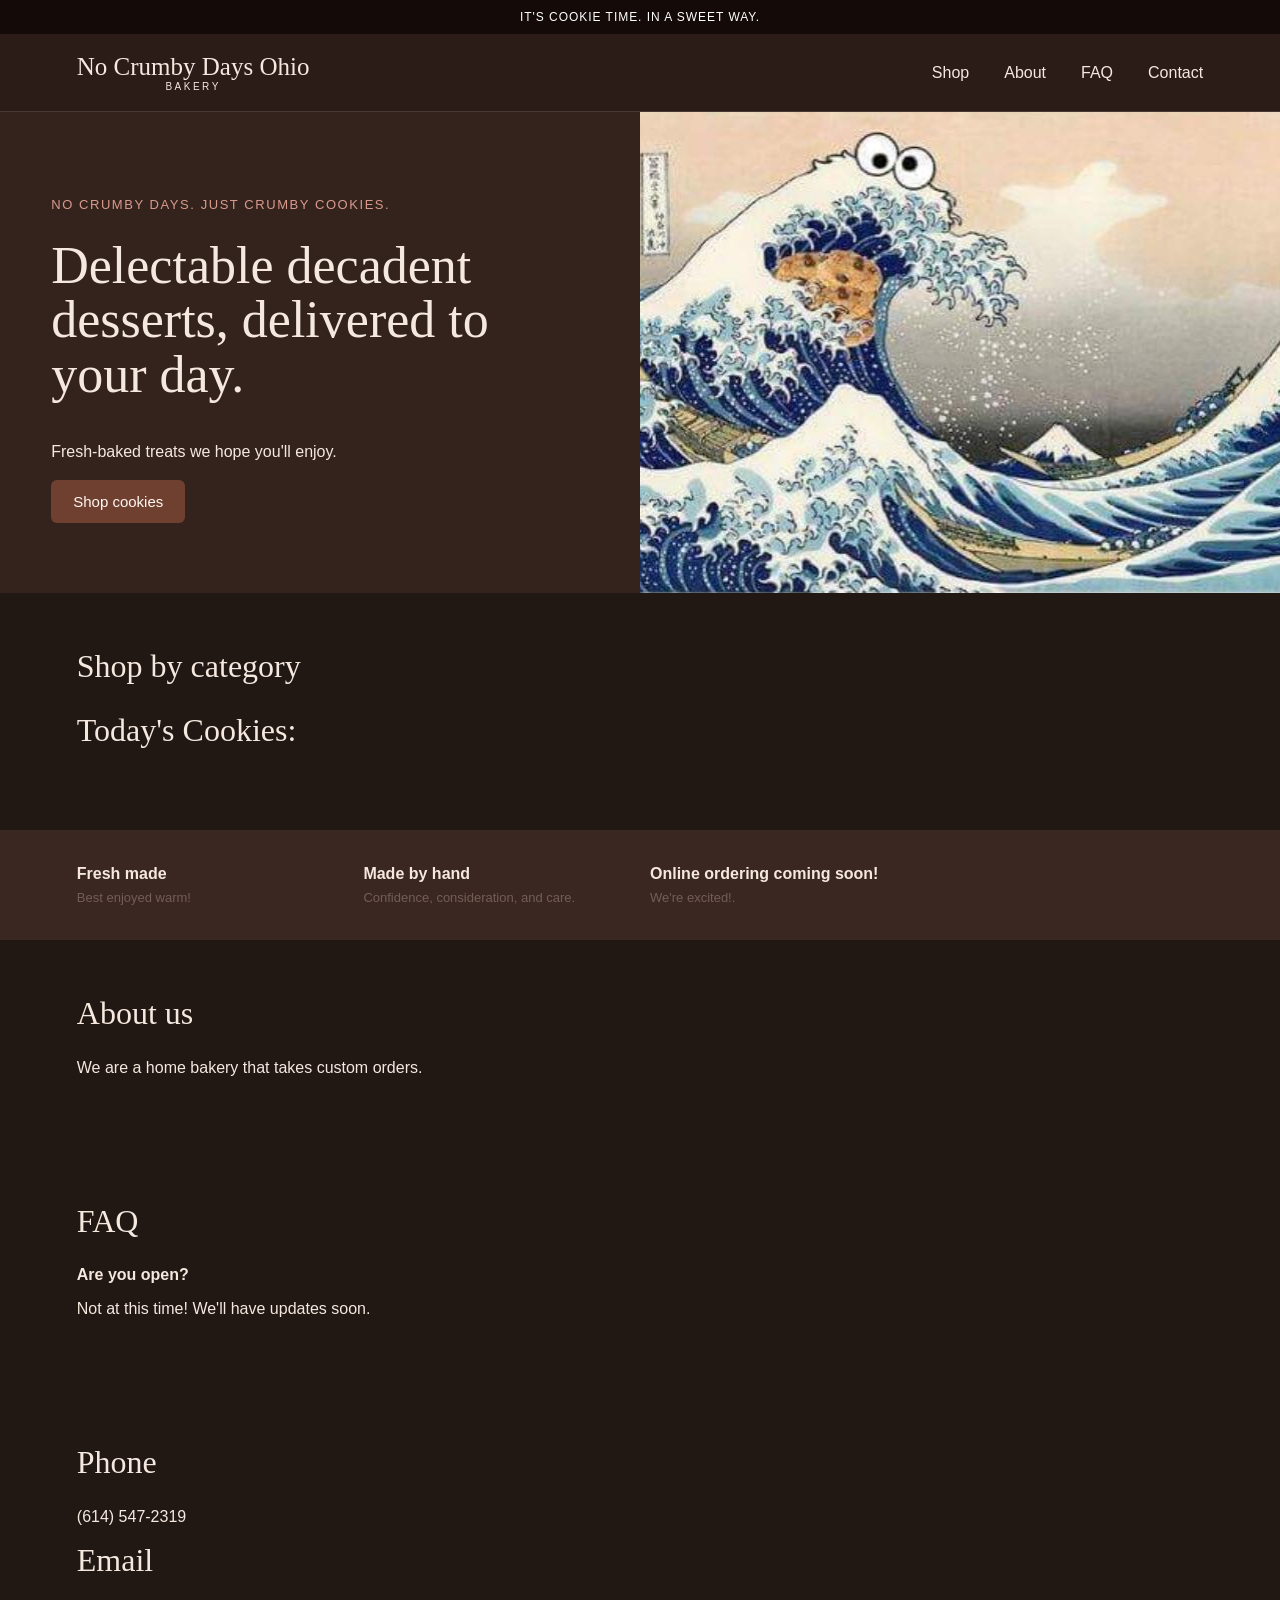
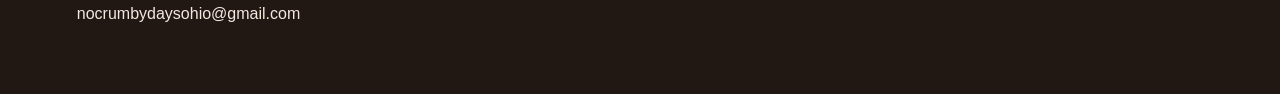
==== commit f8c556e4: "shop commented out in index" ====
--- a/index.html
+++ b/index.html
@@ -60,7 +60,9 @@
   </aside>
   <div id="overlay" class="overlay" onclick="closeCart()"></div>
 -->
-  <script src="products.js"></script>
+ <!-- 
+<script src="products.js"></script>
   <script src="app.js"></script>
+  -->
 </body>
 </html>
